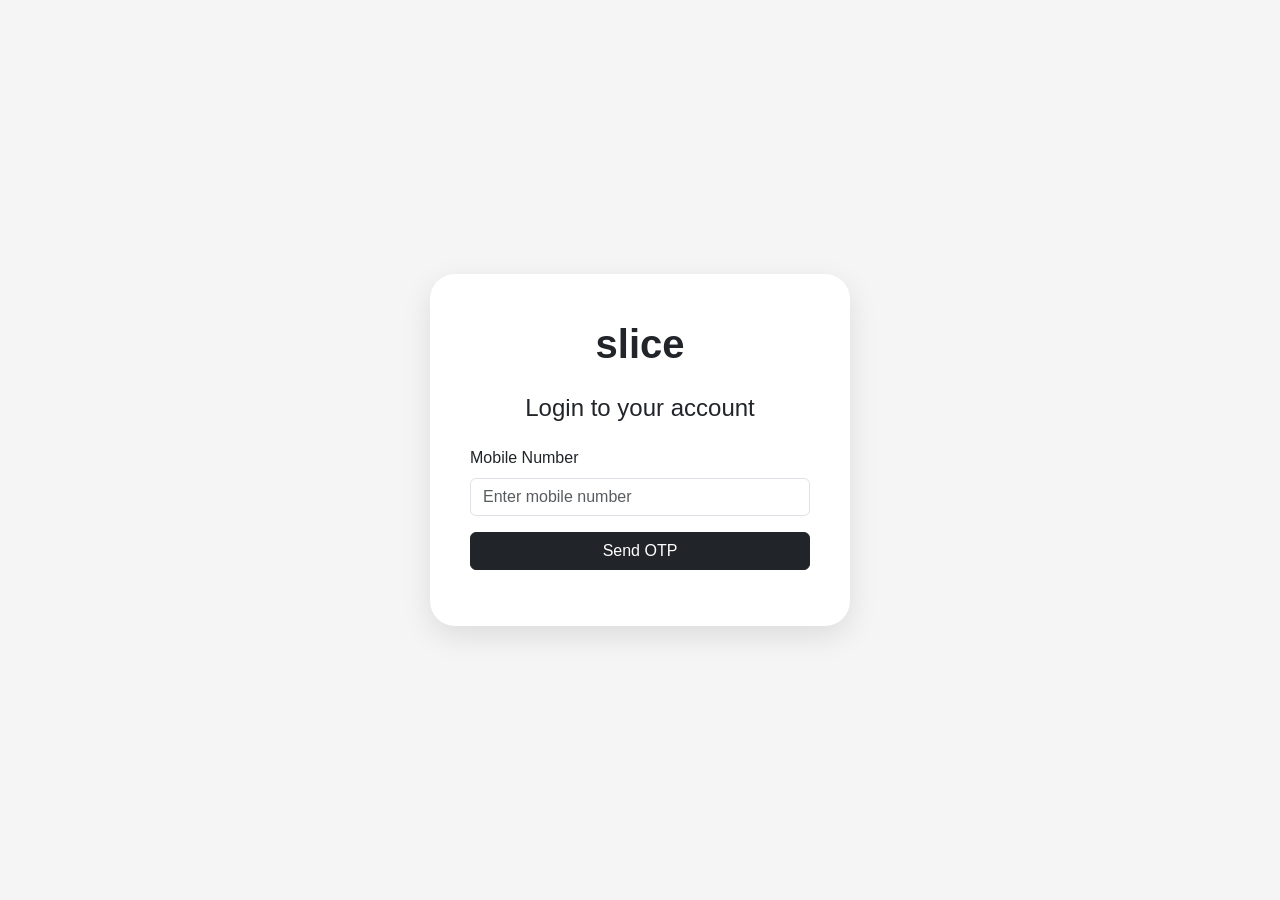
==== login.html @ 52886799 "Add files via upload" ====
<!DOCTYPE html>
<html lang="en">
<head>
<meta charset="UTF-8">
<meta name="viewport" content="width=device-width, initial-scale=1.0">

<title>slice Login</title>

<link href="https://cdn.jsdelivr.net/npm/bootstrap@5.3.3/dist/css/bootstrap.min.css" rel="stylesheet">

<style>

body{
    background:#f5f5f5;
    font-family:'Segoe UI',sans-serif;
}

.login-container{
    min-height:100vh;
    display:flex;
    justify-content:center;
    align-items:center;
}

.login-card{
    background:white;
    width:100%;
    max-width:420px;
    padding:40px;
    border-radius:25px;
    box-shadow:0 10px 30px rgba(0,0,0,.1);
}

.logo{
    font-size:2.5rem;
    font-weight:800;
    text-align:center;
    margin-bottom:20px;
}

#otpSection{
    display:none;
}

.demo-otp{
    background:#f8f9fa;
    padding:10px;
    border-radius:10px;
    margin-top:15px;
    text-align:center;
    font-weight:bold;
}

</style>

<script src="https://code.jquery.com/jquery-3.7.1.min.js"></script>

</head>
<body>

<div class="login-container">

<div class="login-card">

<div class="logo">
slice
</div>

<h4 class="text-center mb-4">
Login to your account
</h4>

<div id="mobileSection">

<label class="form-label">
Mobile Number
</label>

<input
type="text"
id="mobile"
class="form-control mb-3"
placeholder="Enter mobile number">

<button id="sendOtp"
class="btn btn-dark w-100">
Send OTP
</button>

</div>

<div id="otpSection">

<label class="form-label mt-3">
Enter OTP
</label>

<input
type="text"
id="otpInput"
class="form-control mb-3"
placeholder="Enter OTP">

<div class="demo-otp">
Demo OTP: <span id="otpDisplay"></span>
</div>

<button
id="verifyOtp"
class="btn btn-success w-100 mt-3">
Verify OTP
</button>

</div>

<div id="message" class="mt-3 text-center"></div>

</div>

</div>

<script>

let generatedOTP = "";

$("#sendOtp").click(function(){

    let mobile = $("#mobile").val();

    if(mobile.length !== 10){

        $("#message").html(
            "<span class='text-danger'>Enter valid 10-digit mobile number</span>"
        );

        return;
    }

    generatedOTP =
        Math.floor(
            1000 + Math.random()*9000
        );

    $("#otpDisplay").text(generatedOTP);

    $("#otpSection").slideDown();

    $("#message").html(
        "<span class='text-success'>OTP Sent Successfully</span>"
    );
});

$("#verifyOtp").click(function(){

    let enteredOTP = $("#otpInput").val();

    if(enteredOTP == generatedOTP){

        localStorage.setItem("loggedIn","true");

        localStorage.setItem(
            "mobile",
            $("#mobile").val()
        );

        $("#message").html(
            "<span class='text-success'>Login Successful</span>"
        );

        setTimeout(function(){

            window.location.href =
                "dashboard.html";

        },1000);

    }

    else{

        $("#message").html(
            "<span class='text-danger'>Incorrect OTP</span>"
        );

    }

});

</script>

</body>
</html>
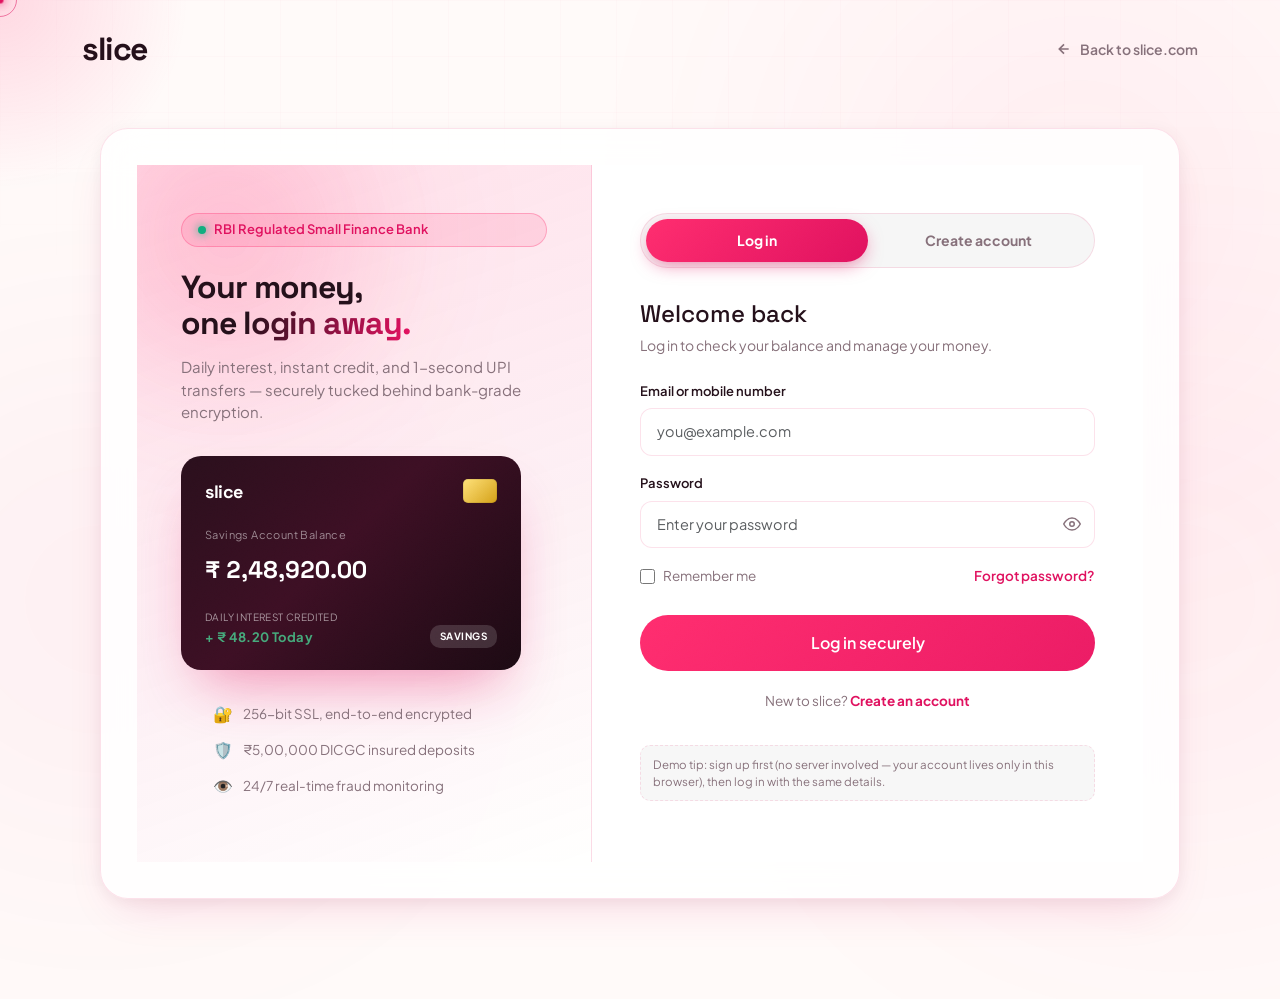
==== commit 574fd353: "Add files via upload" ====
--- a/login.html
+++ b/login.html
@@ -1,192 +1,221 @@
 <!DOCTYPE html>
 <html lang="en">
 <head>
-<meta charset="UTF-8">
-<meta name="viewport" content="width=device-width, initial-scale=1.0">
-
-<title>slice Login</title>
-
-<link href="https://cdn.jsdelivr.net/npm/bootstrap@5.3.3/dist/css/bootstrap.min.css" rel="stylesheet">
-
-<style>
-
-body{
-    background:#f5f5f5;
-    font-family:'Segoe UI',sans-serif;
-}
-
-.login-container{
-    min-height:100vh;
-    display:flex;
-    justify-content:center;
-    align-items:center;
-}
-
-.login-card{
-    background:white;
-    width:100%;
-    max-width:420px;
-    padding:40px;
-    border-radius:25px;
-    box-shadow:0 10px 30px rgba(0,0,0,.1);
-}
-
-.logo{
-    font-size:2.5rem;
-    font-weight:800;
-    text-align:center;
-    margin-bottom:20px;
-}
-
-#otpSection{
-    display:none;
-}
-
-.demo-otp{
-    background:#f8f9fa;
-    padding:10px;
-    border-radius:10px;
-    margin-top:15px;
-    text-align:center;
-    font-weight:bold;
-}
-
-</style>
-
-<script src="https://code.jquery.com/jquery-3.7.1.min.js"></script>
-
+  <meta charset="UTF-8">
+  <meta name="viewport" content="width=device-width, initial-scale=1.0">
+  <title>Log in or sign up — slice</title>
+
+  
+  <link href="https://cdn.jsdelivr.net/npm/bootstrap@5.3.3/dist/css/bootstrap.min.css" rel="stylesheet">
+
+  
+  <link rel="stylesheet" href="styles.css">
+  <link rel="stylesheet" href="login.css">
+
+  <link rel="preconnect" href="https://fonts.googleapis.com">
+  <link rel="preconnect" href="https://fonts.gstatic.com" crossorigin>
+  <link href="https://fonts.googleapis.com/css2?family=Plus+Jakarta+Sans:wght@300;400;500;600;700;800&family=Space+Grotesk:wght@500;600;700&display=swap" rel="stylesheet">
 </head>
-<body>
-
-<div class="login-container">
-
-<div class="login-card">
-
-<div class="logo">
-slice
-</div>
-
-<h4 class="text-center mb-4">
-Login to your account
-</h4>
-
-<div id="mobileSection">
-
-<label class="form-label">
-Mobile Number
-</label>
-
-<input
-type="text"
-id="mobile"
-class="form-control mb-3"
-placeholder="Enter mobile number">
-
-<button id="sendOtp"
-class="btn btn-dark w-100">
-Send OTP
-</button>
-
-</div>
-
-<div id="otpSection">
-
-<label class="form-label mt-3">
-Enter OTP
-</label>
-
-<input
-type="text"
-id="otpInput"
-class="form-control mb-3"
-placeholder="Enter OTP">
-
-<div class="demo-otp">
-Demo OTP: <span id="otpDisplay"></span>
-</div>
-
-<button
-id="verifyOtp"
-class="btn btn-success w-100 mt-3">
-Verify OTP
-</button>
-
-</div>
-
-<div id="message" class="mt-3 text-center"></div>
-
-</div>
-
-</div>
-
-<script>
-
-let generatedOTP = "";
-
-$("#sendOtp").click(function(){
-
-    let mobile = $("#mobile").val();
-
-    if(mobile.length !== 10){
-
-        $("#message").html(
-            "<span class='text-danger'>Enter valid 10-digit mobile number</span>"
-        );
-
-        return;
-    }
-
-    generatedOTP =
-        Math.floor(
-            1000 + Math.random()*9000
-        );
-
-    $("#otpDisplay").text(generatedOTP);
-
-    $("#otpSection").slideDown();
-
-    $("#message").html(
-        "<span class='text-success'>OTP Sent Successfully</span>"
-    );
-});
-
-$("#verifyOtp").click(function(){
-
-    let enteredOTP = $("#otpInput").val();
-
-    if(enteredOTP == generatedOTP){
-
-        localStorage.setItem("loggedIn","true");
-
-        localStorage.setItem(
-            "mobile",
-            $("#mobile").val()
-        );
-
-        $("#message").html(
-            "<span class='text-success'>Login Successful</span>"
-        );
-
-        setTimeout(function(){
-
-            window.location.href =
-                "dashboard.html";
-
-        },1000);
-
-    }
-
-    else{
-
-        $("#message").html(
-            "<span class='text-danger'>Incorrect OTP</span>"
-        );
-
-    }
-
-});
-
-</script>
-
+<body class="slice-body auth-body">
+
+
+  <div class="page-loader" id="pageLoader">
+    <div class="loader-inner">
+      <span class="loader-logo">slice<span class="logo-dot">.</span></span>
+      <div class="loader-bar"><div class="loader-bar-fill" id="loaderBarFill"></div></div>
+    </div>
+  </div>
+
+  <div class="noise-overlay"></div>
+  <div class="cursor-glow" id="cursorGlow"></div>
+  <div class="cursor-dot" id="cursorDot"></div>
+  <div class="cursor-ring" id="cursorRing"></div>
+  <canvas class="confetti-canvas" id="confettiCanvas"></canvas>
+
+  <div class="glow-bg glow-1"></div>
+  <div class="glow-bg glow-2"></div>
+  <div class="glow-bg glow-3"></div>
+  <div class="grid-mesh"></div>
+
+ 
+  <nav class="navbar navbar-light slice-navbar auth-navbar">
+    <div class="container">
+      <a class="navbar-brand brand-logo" href="index.html">
+        <span class="logo-text">slice</span><span class="logo-dot"></span>
+      </a>
+      <a href="index.html" class="auth-back-link">
+        <svg width="16" height="16" viewBox="0 0 24 24" fill="none" stroke="currentColor" stroke-width="2.5"><path d="M19 12H5M12 19l-7-7 7-7"/></svg>
+        Back to slice.com
+      </a>
+    </div>
+  </nav>
+
+  
+  <section class="auth-section">
+    <div class="container">
+      <div class="auth-shell glass-card reveal active">
+
+        
+        <div class="auth-visual">
+          <div class="auth-visual-glow"></div>
+          <div class="tag-pill auth-tag-pill">
+            <span class="pulse-dot"></span> RBI Regulated Small Finance Bank
+          </div>
+          <h2 class="auth-visual-title">Your money,<br><span class="gradient-text shimmer-text">one login away.</span></h2>
+          <p class="auth-visual-sub">Daily interest, instant credit, and 1-second UPI transfers — securely tucked behind bank-grade encryption.</p>
+
+          <div class="auth-mini-card">
+            <div class="card-shine"></div>
+            <div class="card-top">
+              <span class="card-brand">slice</span>
+              <span class="card-chip"></span>
+            </div>
+            <div class="card-middle">
+              <div class="card-balance">
+                <span class="lbl">Savings Account Balance</span>
+                <span class="val">₹ 2,48,920.00</span>
+              </div>
+            </div>
+            <div class="card-bottom">
+              <div class="card-holder">
+                <span>DAILY INTEREST CREDITED</span>
+                <strong class="green-text">+ ₹ 48.20 Today</strong>
+              </div>
+              <div class="card-type">SAVINGS</div>
+            </div>
+          </div>
+
+          <ul class="auth-trust-list">
+            <li><span class="icon">🔐</span> 256-bit SSL, end-to-end encrypted</li>
+            <li><span class="icon">🛡️</span> ₹5,00,000 DICGC insured deposits</li>
+            <li><span class="icon">👁️</span> 24/7 real-time fraud monitoring</li>
+          </ul>
+        </div>
+
+     
+        <div class="auth-form-panel">
+
+          <div class="auth-tabs" role="tablist">
+            <button type="button" class="auth-tab active" id="tabLogin" data-target="login">Log in</button>
+            <button type="button" class="auth-tab" id="tabSignup" data-target="signup">Create account</button>
+            <span class="auth-tab-indicator" id="authTabIndicator"></span>
+          </div>
+
+         
+          <form class="auth-form active" id="loginForm" novalidate>
+            <h3 class="auth-form-title">Welcome back</h3>
+            <p class="auth-form-sub">Log in to check your balance and manage your money.</p>
+
+            <div class="form-field">
+              <label for="loginEmail">Email or mobile number</label>
+              <input type="text" class="form-control" id="loginEmail" placeholder="you@example.com" autocomplete="username">
+              <span class="field-error" id="loginEmailError"></span>
+            </div>
+
+            <div class="form-field">
+              <label for="loginPassword">Password</label>
+              <div class="password-input-wrap">
+                <input type="password" class="form-control" id="loginPassword" placeholder="Enter your password" autocomplete="current-password">
+                <button type="button" class="pw-toggle" data-target="loginPassword" aria-label="Show password">
+                  <svg class="eye-open" width="18" height="18" viewBox="0 0 24 24" fill="none" stroke="currentColor" stroke-width="2"><path d="M1 12s4-8 11-8 11 8 11 8-4 8-11 8-11-8-11-8Z"/><circle cx="12" cy="12" r="3"/></svg>
+                  <svg class="eye-closed" width="18" height="18" viewBox="0 0 24 24" fill="none" stroke="currentColor" stroke-width="2" style="display:none"><path d="M17.94 17.94A10.94 10.94 0 0 1 12 20c-7 0-11-8-11-8a21.6 21.6 0 0 1 5.06-6.06M9.9 4.24A10.94 10.94 0 0 1 12 4c7 0 11 8 11 8a21.6 21.6 0 0 1-2.68 3.87M14.12 14.12a3 3 0 1 1-4.24-4.24"/><path d="M1 1l22 22"/></svg>
+                </button>
+              </div>
+              <span class="field-error" id="loginPasswordError"></span>
+            </div>
+
+            <div class="auth-form-row">
+              <label class="remember-check">
+                <input type="checkbox" id="rememberMe"> Remember me
+              </label>
+              <a href="#" class="forgot-link" id="forgotLink">Forgot password?</a>
+            </div>
+
+            <button type="submit" class="btn btn-large btn-purple btn-glow magnetic auth-submit" id="loginSubmit">
+              <span class="btn-label">Log in securely</span>
+              <span class="btn-spinner" aria-hidden="true"></span>
+            </button>
+
+            <div class="auth-banner" id="loginBanner"></div>
+
+            <p class="auth-switch-line">New to slice? <button type="button" class="link-btn" data-switch="signup">Create an account</button></p>
+
+            <div class="auth-demo-hint">
+              Demo tip: sign up first (no server involved — your account lives only in this browser), then log in with the same details.
+            </div>
+          </form>
+
+          <!-- ---------------- SIGNUP FORM ---------------- -->
+          <form class="auth-form" id="signupForm" novalidate>
+            <h3 class="auth-form-title">Open your slice account</h3>
+            <p class="auth-form-sub">Takes about 3 minutes. Zero balance, zero paperwork.</p>
+
+            <div class="form-field">
+              <label for="signupName">Full name</label>
+              <input type="text" class="form-control" id="signupName" placeholder="As per your ID" autocomplete="name">
+              <span class="field-error" id="signupNameError"></span>
+            </div>
+
+            <div class="form-field">
+              <label for="signupEmail">Email address</label>
+              <input type="email" class="form-control" id="signupEmail" placeholder="you@example.com" autocomplete="email">
+              <span class="field-error" id="signupEmailError"></span>
+            </div>
+
+            <div class="form-field">
+              <label for="signupPhone">Mobile number</label>
+              <div class="phone-input-group signup-phone">
+                <span>+91</span>
+                <input type="tel" class="form-control" id="signupPhone" placeholder="10-digit mobile number" maxlength="10" autocomplete="tel">
+              </div>
+              <span class="field-error" id="signupPhoneError"></span>
+            </div>
+
+            <div class="form-field">
+              <label for="signupPassword">Create password</label>
+              <div class="password-input-wrap">
+                <input type="password" class="form-control" id="signupPassword" placeholder="At least 8 characters" autocomplete="new-password">
+                <button type="button" class="pw-toggle" data-target="signupPassword" aria-label="Show password">
+                  <svg class="eye-open" width="18" height="18" viewBox="0 0 24 24" fill="none" stroke="currentColor" stroke-width="2"><path d="M1 12s4-8 11-8 11 8 11 8-4 8-11 8-11-8-11-8Z"/><circle cx="12" cy="12" r="3"/></svg>
+                  <svg class="eye-closed" width="18" height="18" viewBox="0 0 24 24" fill="none" stroke="currentColor" stroke-width="2" style="display:none"><path d="M17.94 17.94A10.94 10.94 0 0 1 12 20c-7 0-11-8-11-8a21.6 21.6 0 0 1 5.06-6.06M9.9 4.24A10.94 10.94 0 0 1 12 4c7 0 11 8 11 8a21.6 21.6 0 0 1-2.68 3.87M14.12 14.12a3 3 0 1 1-4.24-4.24"/><path d="M1 1l22 22"/></svg>
+                </button>
+              </div>
+              <div class="pw-strength" id="pwStrength"><span></span></div>
+              <span class="field-error" id="signupPasswordError"></span>
+            </div>
+
+            <div class="form-field">
+              <label for="signupConfirm">Confirm password</label>
+              <input type="password" class="form-control" id="signupConfirm" placeholder="Re-enter your password" autocomplete="new-password">
+              <span class="field-error" id="signupConfirmError"></span>
+            </div>
+
+            <label class="remember-check terms-check">
+              <input type="checkbox" id="agreeTerms">
+              I agree to the <a href="#">Terms of Service</a> and <a href="#">Privacy Policy</a>
+            </label>
+            <span class="field-error" id="agreeTermsError"></span>
+
+            <button type="submit" class="btn btn-large btn-purple btn-glow magnetic auth-submit" id="signupSubmit">
+              <span class="btn-label">Create my account</span>
+              <span class="btn-spinner" aria-hidden="true"></span>
+            </button>
+
+            <div class="auth-banner" id="signupBanner"></div>
+
+            <p class="auth-switch-line">Already bank with us? <button type="button" class="link-btn" data-switch="login">Log in</button></p>
+          </form>
+
+        </div>
+      </div>
+    </div>
+  </section>
+
+  <!-- jQuery -->
+  <script src="https://code.jquery.com/jquery-3.7.1.min.js"></script>
+  <!-- Bootstrap Bundle -->
+  <script src="https://cdn.jsdelivr.net/npm/bootstrap@5.3.3/dist/js/bootstrap.bundle.min.js"></script>
+  <script src="auth.js"></script>
+  <script src="login.js"></script>
 </body>
-</html>+</html>
--- a/styles.css
+++ b/styles.css
@@ -0,0 +1,1180 @@
+:root {
+  --bg-dark: #fffaf9;
+  --surface: #ffffff;
+  --card-bg: rgba(255, 255, 255, 0.85);
+  --card-border: rgba(224, 17, 95, 0.12);
+  --accent-purple: #ff2d6f;   /* primary slice pink */
+  --accent-light: #ff8fb3;    /* light pink */
+  --accent-magenta: #e0115f;  /* deep pink */
+  --text-main: #24101a;
+  --text-muted: #86707a;
+  --green-glow: #0fae7f;
+  --font-family: 'Plus Jakarta Sans', sans-serif;
+  --font-display: 'Space Grotesk', 'Plus Jakarta Sans', sans-serif;
+}
+
+* {
+  box-sizing: border-box;
+  margin: 0;
+  padding: 0;
+}
+
+html {
+  scroll-behavior: smooth;
+}
+
+body.slice-body {
+  background-color: var(--bg-dark);
+  color: var(--text-main);
+  font-family: var(--font-family);
+  overflow-x: hidden;
+  position: relative;
+  line-height: 1.5;
+  cursor: default;
+}
+
+::selection {
+  background: var(--accent-magenta);
+  color: #fff;
+}
+
+/* Scrollbar */
+::-webkit-scrollbar { width: 10px; }
+::-webkit-scrollbar-track { background: var(--bg-dark); }
+::-webkit-scrollbar-thumb { background: linear-gradient(var(--accent-purple), var(--accent-magenta)); border-radius: 10px; }
+
+/* Reduced motion respect */
+@media (prefers-reduced-motion: reduce) {
+  *, *::before, *::after {
+    animation-duration: 0.01ms !important;
+    animation-iteration-count: 1 !important;
+    transition-duration: 0.01ms !important;
+    scroll-behavior: auto !important;
+  }
+}
+
+/* Focus visibility */
+a:focus-visible, button:focus-visible, input:focus-visible {
+  outline: 2px solid var(--accent-magenta);
+  outline-offset: 3px;
+}
+
+/* ================= SCROLL PROGRESS ================= */
+.scroll-progress {
+  position: fixed;
+  top: 0;
+  left: 0;
+  height: 3px;
+  width: 0%;
+  background: linear-gradient(90deg, var(--accent-purple), var(--accent-magenta), var(--accent-light));
+  background-size: 200% 100%;
+  z-index: 3000;
+  transition: width 0.1s ease-out;
+  box-shadow: 0 0 12px var(--accent-magenta);
+}
+
+/* ================= CURSOR GLOW ================= */
+.cursor-glow {
+  position: fixed;
+  width: 380px;
+  height: 380px;
+  border-radius: 50%;
+  background: radial-gradient(circle, rgba(255, 45, 111, 0.16), transparent 70%);
+  pointer-events: none;
+  z-index: 1;
+  transform: translate(-50%, -50%);
+  left: -400px;
+  top: -400px;
+  transition: opacity 0.3s ease;
+  will-change: left, top;
+}
+
+@media (max-width: 768px), (pointer: coarse) {
+  .cursor-glow { display: none; }
+}
+
+/* ================= AMBIENT BACKGROUND ================= */
+.glow-bg {
+  position: absolute;
+  border-radius: 50%;
+  filter: blur(150px);
+  pointer-events: none;
+  z-index: 0;
+  opacity: 0.16;
+  will-change: transform;
+  animation: driftGlow 18s ease-in-out infinite;
+}
+
+.glow-1 {
+  width: 600px;
+  height: 600px;
+  background: radial-gradient(circle, var(--accent-purple), transparent 70%);
+  top: -100px;
+  right: -100px;
+}
+
+.glow-2 {
+  width: 500px;
+  height: 500px;
+  background: radial-gradient(circle, var(--accent-magenta), transparent 70%);
+  top: 35%;
+  left: -150px;
+  animation-delay: -6s;
+}
+
+.glow-3 {
+  width: 600px;
+  height: 600px;
+  background: radial-gradient(circle, var(--accent-purple), transparent 70%);
+  bottom: 10%;
+  right: -200px;
+  animation-delay: -12s;
+}
+
+@keyframes driftGlow {
+  0%, 100% { transform: translate(0, 0) scale(1); }
+  33% { transform: translate(-40px, 30px) scale(1.08); }
+  66% { transform: translate(30px, -20px) scale(0.95); }
+}
+
+.grid-mesh {
+  position: fixed;
+  inset: 0;
+  z-index: 0;
+  pointer-events: none;
+  opacity: 0.35;
+  background-image:
+    linear-gradient(rgba(224,17,95,0.05) 1px, transparent 1px),
+    linear-gradient(90deg, rgba(224,17,95,0.05) 1px, transparent 1px);
+  background-size: 56px 56px;
+  mask-image: radial-gradient(ellipse 80% 50% at 50% 0%, #000 40%, transparent 90%);
+}
+
+/* ================= ANNOUNCEMENT BAR / MARQUEE ================= */
+.announcement-bar {
+  background: linear-gradient(90deg, rgba(255, 45, 111, 0.2), rgba(224, 17, 95, 0.2));
+  border-bottom: 1px solid var(--card-border);
+  padding: 8px 16px;
+  font-size: 13px;
+  color: var(--text-main);
+  display: flex;
+  align-items: center;
+  gap: 16px;
+  position: relative;
+  z-index: 900;
+  overflow: hidden;
+}
+
+.marquee-track {
+  display: flex;
+  flex: 1;
+  overflow: hidden;
+  white-space: nowrap;
+  mask-image: linear-gradient(90deg, transparent, #000 8%, #000 92%, transparent);
+}
+
+.marquee-content {
+  display: inline-block;
+  padding-right: 12px;
+  animation: marquee 26s linear infinite;
+  flex-shrink: 0;
+}
+
+@keyframes marquee {
+  from { transform: translateX(0); }
+  to { transform: translateX(-100%); }
+}
+
+.announcement-bar .learn-more {
+  color: var(--accent-magenta);
+  text-decoration: none;
+  font-weight: 700;
+  white-space: nowrap;
+  flex-shrink: 0;
+}
+
+/* ================= NAVBAR ================= */
+.slice-navbar {
+  padding: 16px 0;
+  transition: all 0.3s ease;
+  background: transparent;
+  z-index: 1000;
+}
+
+.slice-navbar.scrolled {
+  background: rgba(255, 255, 255, 0.85);
+  backdrop-filter: blur(16px);
+  border-bottom: 1px solid var(--card-border);
+  padding: 12px 0;
+}
+
+.nav-container {
+  max-width: 1200px;
+  margin: 0 auto;
+  padding: 0 24px;
+  display: flex;
+  align-items: center;
+  justify-content: space-between;
+}
+
+.brand-logo { text-decoration: none; display: flex; align-items: baseline; }
+.logo-text { font-family: var(--font-display); font-size: 32px; font-weight: 700; color: var(--text-main); letter-spacing: -1.5px; }
+.logo-dot { font-size: 36px; color: var(--accent-magenta); font-weight: 900; animation: dotPulse 2.4s ease-in-out infinite; }
+
+@keyframes dotPulse {
+  0%, 100% { text-shadow: 0 0 0 rgba(224,17,95,0); }
+  50% { text-shadow: 0 0 16px rgba(224,17,95,0.9); }
+}
+
+.nav-links { display: flex; gap: 28px; }
+.nav-link { position: relative; color: var(--text-muted); text-decoration: none; font-weight: 500; font-size: 14px; transition: color 0.2s; padding: 4px 0; overflow: hidden; }
+.nav-link span { display: inline-block; transition: transform 0.3s cubic-bezier(0.16,1,0.3,1); }
+.nav-link::after {
+  content: '';
+  position: absolute;
+  left: 0;
+  bottom: 0;
+  width: 100%;
+  height: 1px;
+  background: linear-gradient(90deg, var(--accent-purple), var(--accent-magenta));
+  transform: scaleX(0);
+  transform-origin: left;
+  transition: transform 0.3s ease;
+}
+.nav-link:hover { color: var(--text-main); }
+.nav-link:hover::after { transform: scaleX(1); }
+
+.nav-cta { display: flex; align-items: center; gap: 14px; }
+
+@media (max-width: 991.98px) {
+  .navbar-collapse {
+    background: rgba(255, 255, 255, 0.97);
+    backdrop-filter: blur(16px);
+    border: 1px solid var(--card-border);
+    border-radius: 20px;
+    margin-top: 14px;
+    padding: 20px;
+    box-shadow: 0 20px 45px rgba(224, 17, 95, 0.14);
+  }
+  .navbar-nav { gap: 6px; }
+  .navbar-nav .nav-link { padding: 10px 4px; }
+  .navbar-nav .btn { width: 100%; margin-top: 10px; }
+  .nav-auth-group { flex-direction: column; align-items: stretch; gap: 10px; margin-top: 10px; }
+  .nav-auth-group .btn { width: 100%; margin-top: 0; }
+}
+
+.hamburger {
+  display: none;
+  flex-direction: column;
+  justify-content: center;
+  gap: 5px;
+  width: 38px;
+  height: 38px;
+  background: rgba(224,17,95,0.06);
+  border: 1px solid var(--card-border);
+  border-radius: 10px;
+  cursor: pointer;
+  align-items: center;
+}
+.hamburger span { width: 16px; height: 2px; background: var(--text-main); border-radius: 2px; transition: all 0.3s ease; }
+.hamburger.open span:nth-child(1) { transform: translateY(7px) rotate(45deg); }
+.hamburger.open span:nth-child(2) { opacity: 0; }
+.hamburger.open span:nth-child(3) { transform: translateY(-7px) rotate(-45deg); }
+
+.mobile-menu {
+  display: none;
+  flex-direction: column;
+  gap: 4px;
+  max-height: 0;
+  overflow: hidden;
+  transition: max-height 0.4s ease;
+  padding: 0 24px;
+}
+.mobile-menu.open { max-height: 420px; padding: 16px 24px 24px; }
+.mobile-link { color: var(--text-muted); text-decoration: none; font-size: 16px; padding: 12px 0; border-bottom: 1px solid var(--card-border); }
+.mobile-link:hover { color: var(--text-main); }
+
+/* ================= BUTTONS ================= */
+.btn {
+  display: inline-flex;
+  align-items: center;
+  justify-content: center;
+  gap: 8px;
+  padding: 12px 24px;
+  border-radius: 50px;
+  font-weight: 600;
+  font-size: 14px;
+  cursor: pointer;
+  border: none;
+  transition: all 0.3s cubic-bezier(0.16, 1, 0.3, 1);
+  position: relative;
+  overflow: hidden;
+}
+
+.btn-purple {
+  background: linear-gradient(135deg, var(--accent-purple), var(--accent-magenta));
+  color: #fff;
+  background-size: 160% 160%;
+}
+
+.btn-purple::before {
+  content: '';
+  position: absolute;
+  inset: 0;
+  background: linear-gradient(120deg, transparent, rgba(255,255,255,0.35), transparent);
+  transform: translateX(-120%);
+  transition: transform 0.6s ease;
+}
+.btn-purple:hover::before { transform: translateX(120%); }
+
+.btn-glow:hover {
+  transform: translateY(-2px);
+  box-shadow: 0 10px 30px -5px rgba(255, 45, 111, 0.6);
+  background-position: 100% 50%;
+}
+.btn-glow:active { transform: translateY(0) scale(0.97); }
+
+.btn-large { padding: 16px 32px; font-size: 16px; }
+
+.btn-outline-pink {
+  background: transparent;
+  border: 1px solid rgba(224, 17, 95, 0.3);
+  color: var(--accent-magenta);
+}
+.btn-outline-pink:hover { background: rgba(224, 17, 95, 0.08); border-color: var(--accent-magenta); color: var(--accent-magenta); }
+
+.nav-auth-group { display: flex; align-items: center; gap: 12px; }
+
+/* Magnetic hover wrapper (JS adds inline transform) */
+.magnetic { transition: transform 0.25s cubic-bezier(0.16,1,0.3,1), box-shadow 0.3s ease; }
+
+/* ================= HERO SECTION ================= */
+.hero-section {
+  max-width: 1200px;
+  margin: 0 auto;
+  padding: 120px 24px 60px 24px;
+  display: grid;
+  grid-template-columns: 1.1fr 0.9fr;
+  align-items: center;
+  gap: 60px;
+  position: relative;
+  z-index: 10;
+}
+
+.tag-pill {
+  display: inline-flex;
+  align-items: center;
+  gap: 8px;
+  background: rgba(255, 45, 111, 0.12);
+  border: 1px solid rgba(255, 45, 111, 0.3);
+  padding: 6px 16px;
+  border-radius: 30px;
+  font-size: 13px;
+  font-weight: 600;
+  color: var(--accent-magenta);
+  margin-bottom: 24px;
+  animation: fadeSlideIn 0.7s cubic-bezier(0.16,1,0.3,1) both;
+}
+
+.pulse-dot {
+  width: 8px;
+  height: 8px;
+  background-color: var(--green-glow);
+  border-radius: 50%;
+  box-shadow: 0 0 10px var(--green-glow);
+  animation: pulse 1.8s infinite;
+  flex-shrink: 0;
+}
+
+@keyframes pulse {
+  0% { opacity: 0.4; transform: scale(0.9); }
+  50% { opacity: 1; transform: scale(1.2); }
+  100% { opacity: 0.4; transform: scale(0.9); }
+}
+
+.gradient-text {
+  background: linear-gradient(135deg, var(--text-main) 15%, var(--accent-magenta) 100%);
+  -webkit-background-clip: text;
+  -webkit-text-fill-color: transparent;
+  background-clip: text;
+}
+
+.shimmer-text {
+  background: linear-gradient(110deg, var(--text-main) 12%, var(--accent-magenta) 40%, var(--accent-light) 55%, var(--text-main) 82%);
+  background-size: 250% 100%;
+  -webkit-background-clip: text;
+  -webkit-text-fill-color: transparent;
+  background-clip: text;
+  animation: shimmer 6s linear infinite;
+}
+
+@keyframes shimmer {
+  0% { background-position: 200% 0; }
+  100% { background-position: -50% 0; }
+}
+
+.hero-title { font-family: var(--font-display); font-size: 58px; font-weight: 700; line-height: 1.08; letter-spacing: -2px; margin-bottom: 20px; animation: fadeSlideIn 0.7s 0.1s cubic-bezier(0.16,1,0.3,1) both; }
+.hero-subtitle { font-size: 18px; color: var(--text-muted); max-width: 520px; margin-bottom: 36px; animation: fadeSlideIn 0.7s 0.2s cubic-bezier(0.16,1,0.3,1) both; }
+
+@keyframes fadeSlideIn {
+  from { opacity: 0; transform: translateY(18px); }
+  to { opacity: 1; transform: translateY(0); }
+}
+
+.hero-buttons { display: flex; align-items: center; gap: 20px; margin-bottom: 48px; flex-wrap: wrap; animation: fadeSlideIn 0.7s 0.3s cubic-bezier(0.16,1,0.3,1) both; }
+.qr-pill {
+  display: flex;
+  align-items: center;
+  gap: 10px;
+  background: rgba(224,17,95,0.05);
+  border: 1px solid var(--card-border);
+  padding: 10px 18px;
+  border-radius: 30px;
+  font-size: 14px;
+  color: var(--text-muted);
+  cursor: pointer;
+  transition: border-color 0.3s ease, color 0.3s ease;
+}
+.qr-pill:hover { border-color: var(--accent-magenta); color: var(--text-main); }
+
+.hero-stats {
+  display: flex;
+  align-items: center;
+  gap: 24px;
+  border-top: 1px solid var(--card-border);
+  padding-top: 24px;
+  animation: fadeSlideIn 0.7s 0.4s cubic-bezier(0.16,1,0.3,1) both;
+}
+
+.stat-item { display: flex; flex-direction: column; }
+.stat-number { font-family: var(--font-display); font-size: 20px; font-weight: 700; color: var(--text-main); }
+.stat-label { font-size: 12px; color: var(--text-muted); }
+.stat-divider { width: 1px; height: 30px; background: var(--card-border); }
+
+/* Hero Visual + Orbit rings */
+.hero-visual {
+  perspective: 1200px;
+  display: flex;
+  justify-content: flex-end;
+  align-items: center;
+  position: relative;
+  width: 100%;
+  padding: 60px 0 80px 20px;
+  box-sizing: border-box;
+}
+
+.orbit-ring {
+  position: absolute;
+  top: 50%;
+  right: 0%;
+  border: 1px dashed rgba(224,17,95,0.2);
+  border-radius: 50%;
+  pointer-events: none;
+  transform: translate(35%, -50%);
+}
+.ring-1 { width: 620px; height: 620px; animation: spin 30s linear infinite; }
+.ring-2 { width: 740px; height: 740px; animation: spin 45s linear infinite reverse; }
+@keyframes spin { from { transform: translate(35%, -50%) rotate(0deg); } to { transform: translate(35%, -50%) rotate(360deg); } }
+
+/* Real bank-card proportions (ISO/IEC 7810 ratio ≈ 1.586:1), fluid + shifted right + BIG */
+.card-container {
+  width: min(640px, 108%);
+  aspect-ratio: 1.586 / 1;
+  margin: 0;
+  margin-right: -40px;
+  position: relative;
+  transform-style: preserve-3d;
+  transition: transform 0.1s ease-out;
+  animation: cardEntrance 0.9s 0.3s cubic-bezier(0.16,1,0.3,1) both;
+}
+
+@keyframes cardEntrance {
+  from { opacity: 0; transform: translateY(30px) rotateX(20deg) scale(0.9); }
+  to { opacity: 1; transform: translateY(0) rotateX(0) scale(1); }
+}
+
+.slice-card {
+  width: 100%;
+  height: 100%;
+  background: linear-gradient(135deg, #ff5c8d 0%, var(--accent-purple) 42%, var(--accent-magenta) 78%, #9c0a44 100%);
+  border: 1px solid rgba(255, 255, 255, 0.28);
+  border-radius: 26px;
+  padding: 6.5% 7%;
+  box-shadow: 0 34px 70px -14px rgba(224, 17, 95, 0.55), 0 12px 28px rgba(36, 16, 26, 0.16);
+  display: flex;
+  flex-direction: column;
+  justify-content: space-between;
+  position: relative;
+  overflow: hidden;
+  color: #fff;
+  box-sizing: border-box;
+}
+
+/* Automatic diagonal shine sweep (loop) */
+.card-shine {
+  position: absolute;
+  top: -50%;
+  left: -60%;
+  width: 55%;
+  height: 200%;
+  background: linear-gradient(120deg, transparent, rgba(255,255,255,0.4), transparent);
+  transform: rotate(20deg);
+  animation: cardShineSweep 4.5s ease-in-out infinite;
+  pointer-events: none;
+}
+@keyframes cardShineSweep {
+  0% { left: -60%; }
+  40%, 100% { left: 140%; }
+}
+
+/* Cursor-following glare "swipe" on hover */
+.slice-card::before {
+  content: '';
+  position: absolute;
+  inset: 0;
+  z-index: 2;
+  opacity: 0;
+  background: radial-gradient(360px circle at var(--cx, 50%) var(--cy, 50%), rgba(255,255,255,0.35), transparent 60%);
+  transition: opacity 0.35s ease;
+  pointer-events: none;
+}
+.card-container:hover .slice-card::before { opacity: 1; }
+
+/* Fine diagonal card-stock texture lines for a premium finish */
+.slice-card::after {
+  content: '';
+  position: absolute;
+  inset: 0;
+  background: repeating-linear-gradient(115deg, rgba(255,255,255,0.05) 0px, rgba(255,255,255,0.05) 1px, transparent 1px, transparent 7px);
+  mix-blend-mode: overlay;
+  pointer-events: none;
+}
+
+/* Reflection underneath the card, like glass/glossy surface */
+.card-reflection {
+  position: absolute;
+  left: 4%;
+  right: 4%;
+  top: 100%;
+  height: 45%;
+  margin-top: 4px;
+  border-radius: 26px;
+  background: linear-gradient(135deg, #ff5c8d 0%, var(--accent-purple) 42%, var(--accent-magenta) 78%, #9c0a44 100%);
+  transform: scaleY(-1);
+  -webkit-mask-image: linear-gradient(to bottom, rgba(0,0,0,0.35), transparent 85%);
+  mask-image: linear-gradient(to bottom, rgba(0,0,0,0.35), transparent 85%);
+  opacity: 0.55;
+  filter: blur(0.5px);
+  pointer-events: none;
+}
+
+.card-top { display: flex; justify-content: space-between; align-items: center; position: relative; z-index: 3; }
+.card-brand { font-family: var(--font-display); font-size: clamp(20px, 5.5vw, 28px); font-weight: 700; color: #fff; letter-spacing: -0.5px; }
+.card-chip { width: 42px; height: 30px; background: linear-gradient(135deg, #ffe27a, #d4a017); border-radius: 6px; flex-shrink: 0; box-shadow: inset 0 0 0 1px rgba(0,0,0,0.08); }
+
+.card-balance { position: relative; z-index: 3; }
+.card-balance .lbl { display: block; font-size: 12.5px; color: rgba(255,255,255,0.78); letter-spacing: 0.3px; margin-bottom: 5px; }
+.card-balance .val { font-size: clamp(20px, 6vw, 29px); font-weight: 700; color: #fff; font-variant-numeric: tabular-nums; white-space: nowrap; }
+
+.card-bottom { display: flex; justify-content: space-between; align-items: flex-end; font-size: 12px; gap: 10px; position: relative; z-index: 3; }
+.card-holder { display: flex; flex-direction: column; gap: 4px; min-width: 0; }
+.card-holder span { color: rgba(255,255,255,0.75); letter-spacing: 0.4px; white-space: nowrap; }
+.slice-card .green-text { color: #baffe0; font-size: 14px; font-weight: 700; text-shadow: 0 0 14px rgba(0,0,0,0.15); }
+.card-type { background: rgba(255, 255, 255, 0.2); padding: 5px 12px; border-radius: 12px; font-weight: 700; color: #fff; flex-shrink: 0; letter-spacing: 0.5px; }
+
+/* Floating Badges */
+.floating-badge {
+  position: absolute;
+  background: rgba(255, 255, 255, 0.96);
+  border: 1px solid var(--card-border);
+  backdrop-filter: blur(12px);
+  padding: 10px 18px;
+  border-radius: 40px;
+  font-size: 13px;
+  font-weight: 600;
+  color: var(--text-main);
+  white-space: nowrap;
+  box-shadow: 0 15px 35px rgba(224,17,95,0.16), 0 4px 14px rgba(0,0,0,0.06);
+  animation-fill-mode: both;
+  z-index: 4;
+}
+
+.badge-top-right { top: 4%; right: 0; transform: translate(48%, -70%); }
+.badge-bottom-left { bottom: 4%; left: 0; transform: translate(-48%, 70%); }
+.badge-mid-right { top: 48%; right: 0; transform: translate(58%, -50%); }
+
+@keyframes badgePop {
+  from { opacity: 0; }
+  to { opacity: 1; }
+}
+
+.badge-top-right.float-anim { animation: floatTR 4s ease-in-out infinite, badgePop 0.6s 0.6s cubic-bezier(0.16,1,0.3,1) both; }
+.badge-bottom-left.float-anim-delayed { animation: floatBL 4s ease-in-out 2s infinite, badgePop 0.6s 0.8s cubic-bezier(0.16,1,0.3,1) both; }
+.badge-mid-right.float-anim-slow { animation: floatMR 5.5s ease-in-out 1s infinite, badgePop 0.6s 1s cubic-bezier(0.16,1,0.3,1) both; }
+
+@keyframes floatTR {
+  0%, 100% { transform: translate(48%, -70%); }
+  50% { transform: translate(48%, calc(-70% - 12px)); }
+}
+@keyframes floatBL {
+  0%, 100% { transform: translate(-48%, 70%); }
+  50% { transform: translate(-48%, calc(70% - 12px)); }
+}
+@keyframes floatMR {
+  0%, 100% { transform: translate(58%, -50%); }
+  50% { transform: translate(58%, calc(-50% - 12px)); }
+}
+
+@media (max-width: 560px) {
+  .hero-visual { padding: 40px 16px 56px; justify-content: center; }
+  .card-container { width: min(400px, 94%); margin: 0 auto; }
+  .badge-top-right, .badge-top-right.float-anim { top: -14px; right: 2px; transform: none; animation: badgePop 0.6s 0.6s cubic-bezier(0.16,1,0.3,1) both; }
+  .badge-bottom-left, .badge-bottom-left.float-anim-delayed { bottom: -14px; left: 2px; transform: none; animation: badgePop 0.6s 0.8s cubic-bezier(0.16,1,0.3,1) both; }
+  .badge-mid-right { display: none; }
+}
+
+.float-anim { animation: float 4s ease-in-out infinite, fadeSlideIn 0.6s 0.6s cubic-bezier(0.16,1,0.3,1) both; }
+.float-anim-delayed { animation: float 4s ease-in-out 2s infinite, fadeSlideIn 0.6s 0.8s cubic-bezier(0.16,1,0.3,1) both; }
+.float-anim-slow { animation: float 5.5s ease-in-out 1s infinite, fadeSlideIn 0.6s 1s cubic-bezier(0.16,1,0.3,1) both; }
+
+@keyframes float {
+  0% { transform: translateY(0px); }
+  50% { transform: translateY(-12px); }
+  100% { transform: translateY(0px); }
+}
+
+.scroll-cue {
+  position: absolute;
+  bottom: -30px;
+  left: 50%;
+  transform: translateX(-50%);
+  display: flex;
+  flex-direction: column;
+  align-items: center;
+  gap: 8px;
+  font-size: 11px;
+  letter-spacing: 1px;
+  color: var(--text-muted);
+  text-transform: uppercase;
+  grid-column: 1 / -1;
+  justify-self: center;
+}
+.scroll-cue-track { width: 2px; height: 34px; background: var(--card-border); border-radius: 2px; overflow: hidden; }
+.scroll-cue-dot { width: 2px; height: 10px; background: var(--accent-magenta); animation: scrollDot 1.8s ease-in-out infinite; }
+@keyframes scrollDot {
+  0% { transform: translateY(-10px); }
+  100% { transform: translateY(34px); }
+}
+
+/* Glass Card Global Style */
+.glass-card {
+  background: var(--card-bg);
+  border: 1px solid var(--card-border);
+  backdrop-filter: blur(20px);
+  border-radius: 24px;
+  padding: 36px;
+  box-shadow: 0 20px 50px -20px rgba(224, 17, 95, 0.18), 0 4px 18px rgba(36, 16, 26, 0.06);
+  transition: transform 0.4s cubic-bezier(0.16,1,0.3,1), border-color 0.4s ease, box-shadow 0.4s ease;
+}
+
+/* Sections Global */
+.features-section, .showcase-section, .fd-section, .testimonials-section, .faq-section,
+.growth-section, .insights-section, .safety-section, .support-section {
+  max-width: 1200px;
+  margin: 0 auto;
+  padding: 80px 24px;
+  position: relative;
+  z-index: 5;
+}
+
+.section-header { text-align: center; margin-bottom: 50px; }
+.sub-heading { font-family: var(--font-display); font-size: 13px; font-weight: 700; color: var(--accent-magenta); letter-spacing: 2px; }
+.section-header h2 { font-family: var(--font-display); font-size: 38px; font-weight: 700; margin-top: 8px; letter-spacing: -0.5px; }
+.section-desc { color: var(--text-muted); max-width: 600px; margin: 10px auto 0 auto; }
+
+/* Interactive Simulator Widget */
+.widget-header { display: flex; justify-content: space-between; align-items: center; margin-bottom: 30px; gap: 16px; flex-wrap: wrap; }
+.widget-header h3 { font-family: var(--font-display); }
+.widget-grid { display: grid; grid-template-columns: 1fr 1fr; gap: 40px; align-items: center; }
+
+.live-pill {
+  display: inline-flex;
+  align-items: center;
+  gap: 8px;
+  font-size: 12px;
+  font-weight: 700;
+  color: var(--green-glow);
+  background: rgba(16, 185, 129, 0.1);
+  border: 1px solid rgba(16, 185, 129, 0.3);
+  padding: 6px 14px;
+  border-radius: 20px;
+  white-space: nowrap;
+}
+
+.widget-controls label { display: block; margin-bottom: 12px; font-size: 16px; }
+
+input[type=range] {
+  width: 100%;
+  margin-bottom: 24px;
+  -webkit-appearance: none;
+  appearance: none;
+  height: 6px;
+  border-radius: 6px;
+  background: linear-gradient(90deg, var(--accent-purple), var(--accent-magenta));
+  outline: none;
+  cursor: pointer;
+}
+input[type=range]::-webkit-slider-thumb {
+  -webkit-appearance: none;
+  appearance: none;
+  width: 20px;
+  height: 20px;
+  border-radius: 50%;
+  background: #fff;
+  border: 3px solid var(--accent-magenta);
+  box-shadow: 0 0 0 6px rgba(224,17,95,0.15);
+  transition: box-shadow 0.2s ease, transform 0.2s ease;
+}
+input[type=range]::-webkit-slider-thumb:hover { transform: scale(1.15); box-shadow: 0 0 0 9px rgba(224,17,95,0.2); }
+input[type=range]::-moz-range-thumb {
+  width: 20px;
+  height: 20px;
+  border-radius: 50%;
+  background: #fff;
+  border: 3px solid var(--accent-magenta);
+  cursor: pointer;
+}
+
+.calc-breakdown { display: flex; gap: 30px; flex-wrap: wrap; }
+.breakdown-item span { display: block; font-size: 12px; color: var(--text-muted); }
+.breakdown-item strong { font-size: 20px; font-variant-numeric: tabular-nums; }
+
+.notification-card {
+  background: rgba(255, 255, 255, 0.95);
+  border: 1px solid var(--card-border);
+  padding: 20px;
+  border-radius: 16px;
+  display: flex;
+  align-items: center;
+  gap: 16px;
+  box-shadow: 0 10px 30px rgba(224,17,95,0.12), 0 4px 12px rgba(0,0,0,0.05);
+  animation: notifPop 2.8s ease-in-out infinite;
+}
+@keyframes notifPop {
+  0%, 85%, 100% { transform: translateY(0); }
+  90% { transform: translateY(-6px); }
+}
+
+.notif-icon { font-size: 24px; }
+.notif-text strong { display: block; font-size: 14px; }
+.notif-text p { font-size: 13px; color: var(--text-muted); }
+.notif-time { margin-left: auto; font-size: 11px; color: var(--text-muted); }
+
+/* Feature Cards Grid */
+.cards-grid { display: grid; grid-template-columns: repeat(auto-fit, minmax(300px, 1fr)); gap: 24px; }
+.mt-40 { margin-top: 40px; }
+.mt-20 { margin-top: 20px; }
+.feature-icon { font-size: 32px; margin-bottom: 16px; display: inline-block; }
+.feature-box h3 { font-family: var(--font-display); font-size: 20px; font-weight: 700; margin-bottom: 10px; }
+.feature-box p { color: var(--text-muted); font-size: 14px; margin-bottom: 20px; }
+
+.tilt-card-sm:hover { transform: translateY(-8px); border-color: rgba(224,17,95,0.35); box-shadow: 0 25px 50px -12px rgba(255,45,111,0.35); }
+
+.pill-tag {
+  display: inline-block;
+  background: rgba(224,17,95,0.06);
+  border: 1px solid var(--card-border);
+  padding: 4px 12px;
+  border-radius: 20px;
+  font-size: 12px;
+  color: var(--accent-magenta);
+}
+
+/* ============== GROWTH / REPO-RATE SECTION ============== */
+/* Layout now comes from Bootstrap's row/col grid (see HTML); this class
+   only carries the glass-card visual theme. */
+
+.growth-bar-row { margin-bottom: 26px; }
+.growth-bar-label { display: flex; align-items: center; gap: 8px; font-size: 14px; font-weight: 600; margin-bottom: 10px; flex-wrap: wrap; }
+.dot { width: 9px; height: 9px; border-radius: 50%; display: inline-block; }
+.dot-purple { background: linear-gradient(135deg, var(--accent-purple), var(--accent-magenta)); box-shadow: 0 0 8px var(--accent-magenta); }
+.dot-muted { background: var(--text-muted); }
+.dot-line { width: 14px; height: 2px; border-radius: 2px; background: repeating-linear-gradient(90deg, var(--text-muted) 0 4px, transparent 4px 8px); }
+
+.rate-chip {
+  font-size: 11px;
+  font-weight: 700;
+  color: var(--accent-magenta);
+  background: rgba(255,45,111,0.12);
+  border: 1px solid rgba(255,45,111,0.3);
+  padding: 2px 10px;
+  border-radius: 20px;
+}
+.rate-chip.muted { color: var(--text-muted); background: rgba(0,0,0,0.04); border-color: var(--card-border); }
+
+.growth-bar-track {
+  width: 100%;
+  height: 46px;
+  background: rgba(0,0,0,0.045);
+  border: 1px solid var(--card-border);
+  border-radius: 12px;
+  overflow: hidden;
+  position: relative;
+}
+.growth-bar {
+  height: 100%;
+  width: 0%;
+  border-radius: 12px;
+  display: flex;
+  align-items: center;
+  justify-content: flex-end;
+  padding-right: 16px;
+  transition: width 1.6s cubic-bezier(0.16,1,0.3,1);
+  font-size: 13px;
+  font-weight: 700;
+  white-space: nowrap;
+}
+.growth-bar.in-view.bar-slice { width: 100%; background: linear-gradient(90deg, var(--accent-purple), var(--accent-magenta)); box-shadow: 0 0 25px rgba(224,17,95,0.4); }
+.growth-bar.in-view.bar-traditional { width: 72%; background: rgba(36,16,26,0.18); color: var(--text-main); }
+.bar-value { font-variant-numeric: tabular-nums; }
+
+.growth-baseline { display: flex; align-items: center; gap: 8px; font-size: 13px; color: var(--text-muted); margin-top: 6px; }
+
+.growth-highlight {
+  text-align: center;
+  background: linear-gradient(160deg, rgba(255,45,111,0.14), rgba(224,17,95,0.06));
+  border: 1px solid rgba(255,45,111,0.25);
+  border-radius: 20px;
+  padding: 40px 24px;
+  display: flex;
+  flex-direction: column;
+  gap: 6px;
+}
+.growth-highlight-label { font-size: 13px; color: var(--text-muted); text-transform: uppercase; letter-spacing: 1px; }
+.growth-highlight-number { font-family: var(--font-display); font-size: 46px; font-weight: 700; background: linear-gradient(135deg,var(--text-main),var(--accent-magenta)); -webkit-background-clip: text; -webkit-text-fill-color: transparent; }
+.growth-highlight-sub { font-size: 13px; color: var(--text-muted); margin-top: 8px; }
+
+/* ============== SPEND INSIGHTS SECTION ============== */
+.insights-grid { display: grid; grid-template-columns: 1.3fr 1fr; gap: 24px; }
+.insight-sub { color: var(--text-muted); font-size: 13px; margin-bottom: 24px; }
+.insight-card h3, .insight-mini h3 { font-family: var(--font-display); font-size: 18px; margin-bottom: 4px; }
+
+.category-bars { display: flex; flex-direction: column; gap: 18px; }
+.cat-row { display: grid; grid-template-columns: 140px 1fr 40px; align-items: center; gap: 14px; }
+.cat-label { font-size: 13px; color: var(--text-muted); white-space: nowrap; overflow: hidden; text-overflow: ellipsis; }
+.cat-track { height: 10px; border-radius: 10px; background: rgba(0,0,0,0.05); overflow: hidden; }
+.cat-fill { height: 100%; width: 0%; border-radius: 10px; transition: width 1.3s cubic-bezier(0.16,1,0.3,1); }
+.cat-fill.in-view { width: var(--pct); }
+.cat-pct { font-size: 12px; font-weight: 700; text-align: right; font-variant-numeric: tabular-nums; }
+
+.insight-side { display: flex; flex-direction: column; gap: 24px; }
+.insight-mini p { color: var(--text-muted); font-size: 14px; }
+
+/* ============== SHOWCASE / LOAN SECTION ============== */
+/* Layout now comes from Bootstrap's row/col grid (see HTML). */
+.showcase-content h2 { font-family: var(--font-display); }
+.check-list { list-style: none; margin: 20px 0; }
+.check-list li { display: flex; gap: 10px; margin-bottom: 10px; font-size: 15px; }
+.check-list span { color: var(--green-glow); font-weight: 800; }
+
+.loan-calculator-widget { background: rgba(255, 255, 255, 0.95); border: 1px solid var(--card-border); border-radius: 20px; padding: 28px; box-shadow: 0 20px 45px rgba(224,17,95,0.1); }
+.calc-header { display: flex; justify-content: space-between; margin-bottom: 20px; font-size: 14px; flex-wrap: wrap; gap: 8px; }
+.calc-value { font-family: var(--font-display); font-size: 36px; font-weight: 700; color: var(--accent-magenta); margin: 8px 0 16px 0; font-variant-numeric: tabular-nums; }
+.calc-details { display: flex; justify-content: space-between; border-top: 1px solid var(--card-border); padding-top: 16px; }
+.calc-details strong { font-variant-numeric: tabular-nums; }
+
+/* ============== FD TABLE ============== */
+.fd-table { width: 100%; border-collapse: collapse; text-align: left; }
+.fd-table th, .fd-table td { padding: 18px 24px; border-bottom: 1px solid var(--card-border); }
+.fd-table th { color: var(--text-muted); font-size: 14px; font-weight: 600; }
+.highlight-row { background: rgba(255, 45, 111, 0.1); position: relative; }
+.highlight-row td:first-child { position: relative; }
+.fd-table tbody tr { transition: background 0.3s ease; }
+.fd-table tbody tr:hover { background: rgba(224,17,95,0.04); }
+
+/* ============== SAFETY SECTION ============== */
+.safety-grid { display: grid; grid-template-columns: repeat(auto-fit, minmax(250px, 1fr)); gap: 24px; }
+.safety-badge { text-align: left; }
+.safety-badge h3 { font-family: var(--font-display); font-size: 17px; margin-bottom: 8px; }
+.safety-badge p { color: var(--text-muted); font-size: 13px; }
+.safety-badge:hover { transform: translateY(-6px); border-color: rgba(224,17,95,0.3); }
+
+/* ============== SUPPORT SECTION ============== */
+/* Layout now comes from Bootstrap's row/col grid (see HTML). */
+.support-copy h2 { font-family: var(--font-display); margin: 8px 0 12px; }
+.support-copy p { color: var(--text-muted); margin-bottom: 20px; }
+.support-tags { display: flex; gap: 10px; flex-wrap: wrap; }
+.support-visual { display: flex; flex-direction: column; gap: 16px; }
+.chat-bubble {
+  padding: 14px 18px;
+  border-radius: 18px;
+  font-size: 14px;
+  max-width: 80%;
+  background: rgba(224,17,95,0.06);
+  border: 1px solid var(--card-border);
+}
+.bubble-left { align-self: flex-start; border-bottom-left-radius: 4px; }
+.bubble-right { align-self: flex-end; background: linear-gradient(135deg, var(--accent-purple), var(--accent-magenta)); border: none; border-bottom-right-radius: 4px; color: #fff; }
+
+/* ============== TESTIMONIALS CAROUSEL ============== */
+.testimonial-slider { text-align: center; max-width: 800px; margin: 0 auto; position: relative; min-height: 220px; }
+.testimonial-card { display: none; }
+.testimonial-card.active { display: block; animation: fadeIn 0.5s ease; }
+.quote { font-size: 20px; font-style: italic; margin-bottom: 20px; line-height: 1.6; }
+.author strong { display: block; font-size: 16px; font-family: var(--font-display); }
+.author span { font-size: 13px; color: var(--text-muted); }
+
+.slider-controls { display: flex; align-items: center; justify-content: center; gap: 20px; margin-top: 30px; }
+.slider-btn { background: var(--card-bg); border: 1px solid var(--card-border); color: var(--text-main); width: 40px; height: 40px; border-radius: 50%; cursor: pointer; transition: transform 0.2s ease, border-color 0.2s ease; box-shadow: 0 4px 14px rgba(224,17,95,0.1); }
+.slider-btn:hover { transform: scale(1.1); border-color: var(--accent-magenta); }
+.slider-dots { display: flex; gap: 10px; }
+.dot { width: 28px; height: 4px; background: var(--card-border); border-radius: 4px; position: relative; overflow: hidden; cursor: pointer; }
+.dot-progress { position: absolute; inset: 0; background: var(--accent-magenta); width: 0%; }
+.dot.active .dot-progress { animation: dotFill 5s linear forwards; }
+@keyframes dotFill { from { width: 0%; } to { width: 100%; } }
+
+/* ============== FAQ ACCORDION ============== */
+.faq-accordion {
+  max-width: 800px;
+  margin: 0 auto;
+  --bs-accordion-bg: transparent;
+  --bs-accordion-border-color: var(--card-border);
+  --bs-accordion-btn-color: var(--text-main);
+  --bs-accordion-active-color: var(--accent-magenta);
+  --bs-accordion-active-bg: rgba(255, 45, 111, 0.06);
+  --bs-accordion-btn-focus-border-color: var(--accent-light);
+  --bs-accordion-btn-focus-box-shadow: 0 0 0 3px rgba(255, 45, 111, 0.15);
+  --bs-accordion-btn-icon-transform: rotate(180deg);
+}
+.faq-accordion .accordion-item { background: transparent; }
+.faq-accordion .accordion-button { font-weight: 600; font-family: var(--font-display); font-size: 16px; }
+.faq-accordion .accordion-button:not(.collapsed) { box-shadow: none; }
+.faq-accordion .accordion-body { color: var(--text-muted); font-size: 15px; padding-top: 0; }
+.faq-item { border-bottom: 1px solid var(--card-border); }
+.faq-item:last-child { border-bottom: none; }
+.faq-question { width: 100%; padding: 20px 0; background: none; border: none; color: var(--text-main); text-align: left; font-size: 17px; font-weight: 600; cursor: pointer; display: flex; justify-content: space-between; align-items: center; }
+.faq-icon { transition: transform 0.3s ease; color: var(--accent-magenta); }
+.faq-answer { max-height: 0; overflow: hidden; transition: max-height 0.4s ease, padding 0.4s ease; color: var(--text-muted); font-size: 15px; }
+.faq-item.open .faq-answer { max-height: 200px; padding-bottom: 20px; }
+.faq-item.open .faq-icon { transform: rotate(45deg); }
+
+/* ============== FINAL CTA BAND ============== */
+.cta-band { max-width: 1200px; margin: 0 auto; padding: 20px 24px 100px; position: relative; z-index: 5; }
+.cta-band-inner {
+  display: flex;
+  align-items: center;
+  justify-content: space-between;
+  gap: 40px;
+  background: linear-gradient(135deg, rgba(255,45,111,0.18), rgba(224,17,95,0.1));
+  border: 1px solid rgba(224,17,95,0.25);
+  flex-wrap: wrap;
+}
+.cta-copy h2 { font-family: var(--font-display); font-size: 34px; margin: 10px 0 24px; max-width: 480px; }
+.modal-qr-box.small { width: 120px; height: 120px; margin: 0; font-size: 13px; }
+
+/* ============== App Modal Popup ============== */
+/* Bootstrap's own .modal / .modal-backdrop classes handle show/hide, the
+   backdrop, and Escape-to-close. We only theme the inner content here. */
+.app-modal-bs .modal-content { text-align: center; max-width: 420px; margin: 0 auto; }
+.app-modal-bs .modal-content h3 { font-family: var(--font-display); }
+.app-modal-bs .modal-body { padding: 36px; }
+.close-modal { position: absolute; top: 16px; right: 20px; background: none; border: none; color: var(--text-main); font-size: 24px; cursor: pointer; transition: transform 0.2s ease; }
+.close-modal:hover { transform: rotate(90deg); }
+.modal-qr-box { background: #fff; border: 1px solid var(--card-border); padding: 20px; border-radius: 16px; margin: 20px auto; width: 180px; height: 180px; display: flex; align-items: center; justify-content: center; color: var(--text-main); font-weight: 700; text-align: center; box-shadow: 0 10px 30px rgba(224,17,95,0.1); }
+.phone-input-group { display: flex; gap: 8px; background: rgba(0,0,0,0.035); padding: 6px; border-radius: 40px; border: 1px solid var(--card-border); }
+.phone-input-group span { padding: 10px 0 10px 14px; font-size: 14px; color: var(--text-muted); }
+.phone-input-group input { background: none; border: none; color: var(--text-main); flex: 1; outline: none; font-size: 14px; min-width: 0; }
+
+/* ============== Footer ============== */
+.slice-footer { border-top: 1px solid var(--card-border); padding: 80px 24px 40px 24px; background: #fff3f7; position: relative; z-index: 5; }
+.footer-container { max-width: 1200px; margin: 0 auto; display: flex; justify-content: space-between; gap: 40px; margin-bottom: 60px; flex-wrap: wrap; }
+.footer-brand p { color: var(--text-muted); font-size: 14px; max-width: 320px; margin-top: 16px; }
+.footer-links { display: flex; gap: 80px; flex-wrap: wrap; }
+.footer-links h4 { font-size: 14px; margin-bottom: 20px; font-family: var(--font-display); }
+.footer-links a { display: block; color: var(--text-muted); text-decoration: none; font-size: 14px; margin-bottom: 10px; transition: color 0.2s ease, padding-left 0.2s ease; }
+.footer-links a:hover { color: var(--accent-magenta); padding-left: 4px; }
+.footer-bottom { max-width: 1200px; margin: 0 auto; text-align: center; color: var(--text-muted); font-size: 13px; border-top: 1px solid var(--card-border); padding-top: 30px; }
+
+/* ============== Scroll Reveals ============== */
+.reveal { opacity: 0; transform: translateY(30px); transition: opacity 0.8s cubic-bezier(0.16,1,0.3,1), transform 0.8s cubic-bezier(0.16,1,0.3,1); }
+.reveal.active { opacity: 1; transform: translateY(0); }
+.reveal.delay-100.active { transition-delay: 0.1s; }
+.reveal.delay-200.active { transition-delay: 0.2s; }
+.reveal.delay-300.active { transition-delay: 0.3s; }
+@keyframes fadeIn { from { opacity: 0; } to { opacity: 1; } }
+
+/* ============== Responsive ============== */
+@media (max-width: 992px) {
+  .hero-section { grid-template-columns: 1fr; text-align: center; }
+  .hero-buttons, .hero-stats { justify-content: center; }
+  .cat-row { grid-template-columns: 100px 1fr 36px; }
+  .orbit-ring { display: none; }
+  .cta-band-inner { flex-direction: column; text-align: center; }
+  .cta-copy h2 { max-width: 100%; }
+  .support-visual { align-items: center; }
+}
+
+@media (max-width: 640px) {
+  .hero-title { font-size: 40px; }
+  .section-header h2 { font-size: 28px; }
+  .insight-side { flex-direction: column; }
+  .growth-highlight-number { font-size: 34px; }
+}
+
+/* ======================================================================
+   NEXT-LEVEL FX LAYER
+   Custom cursor, page-load intro, ambient particles, spotlight cards,
+   glitch headings, ripple buttons, confetti, grain texture.
+   ====================================================================== */
+
+/* ---------- Grain / Noise Texture ---------- */
+.noise-overlay {
+  position: fixed;
+  inset: 0;
+  z-index: 2500;
+  pointer-events: none;
+  opacity: 0.035;
+  mix-blend-mode: overlay;
+  background-image: url("data:image/svg+xml,%3Csvg xmlns='http://www.w3.org/2000/svg' width='120' height='120'%3E%3Cfilter id='n'%3E%3CfeTurbulence type='fractalNoise' baseFrequency='0.9' numOctaves='2' stitchTiles='stitch'/%3E%3C/filter%3E%3Crect width='100%25' height='100%25' filter='url(%23n)'/%3E%3C/svg%3E");
+}
+
+/* ---------- Page Load Intro ---------- */
+.page-loader {
+  position: fixed;
+  inset: 0;
+  z-index: 5000;
+  background: var(--bg-dark);
+  display: flex;
+  align-items: center;
+  justify-content: center;
+  transition: opacity 0.6s cubic-bezier(0.16,1,0.3,1), visibility 0.6s;
+}
+.page-loader.loaded { opacity: 0; visibility: hidden; }
+.loader-inner { display: flex; flex-direction: column; align-items: center; gap: 18px; }
+.loader-logo {
+  font-family: var(--font-display);
+  font-size: 42px;
+  font-weight: 700;
+  letter-spacing: -1.5px;
+  color: var(--text-main);
+  animation: loaderPulse 1.1s ease-in-out infinite;
+}
+@keyframes loaderPulse {
+  0%, 100% { opacity: 0.6; filter: drop-shadow(0 0 0 rgba(224,17,95,0)); }
+  50% { opacity: 1; filter: drop-shadow(0 0 20px rgba(224,17,95,0.6)); }
+}
+.loader-bar { width: 180px; height: 3px; border-radius: 3px; background: rgba(0,0,0,0.08); overflow: hidden; }
+.loader-bar-fill {
+  height: 100%;
+  width: 0%;
+  background: linear-gradient(90deg, var(--accent-purple), var(--accent-magenta));
+  box-shadow: 0 0 12px var(--accent-magenta);
+  transition: width 0.4s ease-out;
+}
+
+body.loading { overflow: hidden; }
+
+/* ---------- Custom Cursor ---------- */
+.cursor-dot, .cursor-ring {
+  position: fixed;
+  top: 0; left: 0;
+  pointer-events: none;
+  z-index: 4000;
+  transform: translate(-50%, -50%);
+  will-change: transform;
+}
+.cursor-dot {
+  width: 7px;
+  height: 7px;
+  border-radius: 50%;
+  background: var(--accent-magenta);
+  box-shadow: 0 0 10px var(--accent-magenta);
+  transition: opacity 0.2s ease, transform 0.15s ease;
+}
+.cursor-ring {
+  width: 34px;
+  height: 34px;
+  border-radius: 50%;
+  border: 1.5px solid rgba(224, 17, 95, 0.5);
+  transition: opacity 0.2s ease, width 0.25s ease, height 0.25s ease, border-color 0.25s ease, background 0.25s ease;
+}
+.cursor-ring.cursor-hover {
+  width: 56px;
+  height: 56px;
+  background: rgba(224, 17, 95, 0.1);
+  border-color: var(--accent-magenta);
+}
+.cursor-ring.cursor-down { transform: translate(-50%, -50%) scale(0.85); }
+
+body.slice-body { cursor: none; }
+@media (max-width: 768px), (pointer: coarse) {
+  .cursor-dot, .cursor-ring { display: none; }
+  body.slice-body { cursor: default; }
+}
+
+/* ---------- Ambient Hero Particles ---------- */
+.hero-particles {
+  position: absolute;
+  inset: -60px;
+  width: calc(100% + 120px);
+  height: calc(100% + 120px);
+  pointer-events: none;
+  z-index: 0;
+}
+
+/* ---------- Spotlight Glow Cards ---------- */
+.glass-card {
+  overflow: hidden;
+  isolation: isolate;
+  position: relative;
+}
+.glass-card::before {
+  content: '';
+  position: absolute;
+  inset: 0;
+  z-index: -1;
+  opacity: 0;
+  background: radial-gradient(320px circle at var(--mx, 50%) var(--my, 50%), rgba(224, 17, 95, 0.16), transparent 65%);
+  transition: opacity 0.35s ease;
+  pointer-events: none;
+}
+.glass-card.spot-active::before { opacity: 1; }
+.glass-card:hover { border-color: rgba(224, 17, 95, 0.35); }
+
+/* ---------- Ripple Buttons ---------- */
+.btn { position: relative; }
+.btn .ripple-wave {
+  position: absolute;
+  border-radius: 50%;
+  background: rgba(255, 255, 255, 0.55);
+  transform: scale(0);
+  animation: rippleAnim 0.6s ease-out forwards;
+  pointer-events: none;
+}
+@keyframes rippleAnim {
+  to { transform: scale(3); opacity: 0; }
+}
+
+/* ---------- Confetti Canvas ---------- */
+.confetti-canvas {
+  position: fixed;
+  inset: 0;
+  width: 100%;
+  height: 100%;
+  z-index: 3500;
+  pointer-events: none;
+}
+
+/* ---------- Live-tick pulse on hero balance ---------- */
+.card-balance .val.tick-pulse { animation: tickPulse 0.5s ease; }
+@keyframes tickPulse {
+  0% { text-shadow: 0 0 0 rgba(16,185,129,0); }
+  40% { text-shadow: 0 0 14px rgba(16,185,129,0.9); }
+  100% { text-shadow: 0 0 0 rgba(16,185,129,0); }
+}
+
+/* ---------- Enhanced tilt depth for feature/safety/insight cards ---------- */
+.feature-box, .safety-badge, .insight-card, .insight-mini {
+  transform-style: preserve-3d;
+  transition: transform 0.25s cubic-bezier(0.16,1,0.3,1), border-color 0.4s ease, box-shadow 0.4s ease;
+}
--- a/login.css
+++ b/login.css
@@ -0,0 +1,297 @@
+
+
+.auth-body { min-height: 100vh; }
+
+
+.auth-navbar { padding: 20px 0; }
+.auth-navbar .container { display: flex; align-items: center; justify-content: space-between; }
+.auth-back-link {
+  display: inline-flex;
+  align-items: center;
+  gap: 8px;
+  color: var(--text-muted);
+  text-decoration: none;
+  font-size: 14px;
+  font-weight: 600;
+  transition: color 0.2s ease, gap 0.2s ease;
+}
+.auth-back-link:hover { color: var(--accent-magenta); gap: 11px; }
+
+
+.auth-section {
+  position: relative;
+  z-index: 10;
+  padding: 30px 24px 100px;
+  min-height: calc(100vh - 90px);
+  display: flex;
+  align-items: center;
+}
+
+.auth-shell {
+  display: grid;
+  grid-template-columns: 0.95fr 1.15fr;
+  max-width: 1080px;
+  margin: 0 auto;
+  border-radius: 28px;
+  overflow: hidden;
+  min-height: 640px;
+}
+
+
+.auth-visual {
+  position: relative;
+  padding: 48px 44px;
+  background: linear-gradient(160deg, rgba(255,45,111,0.14), rgba(224,17,95,0.06) 60%, transparent);
+  border-right: 1px solid var(--card-border);
+  display: flex;
+  flex-direction: column;
+  justify-content: center;
+  overflow: hidden;
+}
+
+.auth-visual-glow {
+  position: absolute;
+  width: 420px;
+  height: 420px;
+  border-radius: 50%;
+  background: radial-gradient(circle, rgba(255,45,111,0.28), transparent 70%);
+  filter: blur(60px);
+  top: -140px;
+  left: -120px;
+  pointer-events: none;
+  animation: driftGlow 16s ease-in-out infinite;
+}
+
+.auth-tag-pill { margin-bottom: 22px; }
+
+.auth-visual-title {
+  font-family: var(--font-display);
+  font-size: 32px;
+  font-weight: 700;
+  line-height: 1.15;
+  letter-spacing: -1px;
+  margin-bottom: 14px;
+  position: relative;
+}
+
+.auth-visual-sub {
+  color: var(--text-muted);
+  font-size: 15px;
+  max-width: 380px;
+  margin-bottom: 32px;
+  position: relative;
+}
+
+
+.auth-mini-card {
+  position: relative;
+  width: 100%;
+  max-width: 340px;
+  aspect-ratio: 1.586 / 1;
+  border-radius: 20px;
+  padding: 22px 24px;
+  background: linear-gradient(135deg, #2a0f1c, #3d0f24 45%, #1c0a13);
+  color: #fff;
+  display: flex;
+  flex-direction: column;
+  justify-content: space-between;
+  box-shadow: 0 30px 60px -20px rgba(224,17,95,0.45);
+  overflow: hidden;
+  margin-bottom: 32px;
+}
+.auth-mini-card .card-top { display: flex; justify-content: space-between; align-items: center; }
+.auth-mini-card .card-brand { font-family: var(--font-display); font-weight: 700; font-size: 18px; letter-spacing: -0.5px; }
+.auth-mini-card .card-chip { width: 34px; height: 24px; border-radius: 5px; background: linear-gradient(135deg, #ffe27a, #d4a017); box-shadow: inset 0 0 0 1px rgba(0,0,0,0.08); }
+.auth-mini-card .card-balance { display: flex; flex-direction: column; gap: 4px; }
+.auth-mini-card .card-balance .lbl { font-size: 11px; opacity: 0.65; letter-spacing: 0.4px; }
+.auth-mini-card .card-balance .val { font-family: var(--font-display); font-size: 24px; font-weight: 700; }
+.auth-mini-card .card-bottom { display: flex; justify-content: space-between; align-items: flex-end; }
+.auth-mini-card .card-holder { display: flex; flex-direction: column; gap: 3px; font-size: 10px; opacity: 0.75; letter-spacing: 0.4px; }
+.auth-mini-card .card-holder strong { font-size: 13px; opacity: 1; }
+.auth-mini-card .card-type { font-size: 10px; background: rgba(255,255,255,0.15); padding: 4px 10px; border-radius: 10px; font-weight: 700; letter-spacing: 0.5px; }
+.auth-mini-card .green-text { color: #4ade9a; }
+.auth-mini-card .card-shine {
+  position: absolute; inset: 0;
+  background: linear-gradient(115deg, transparent 30%, rgba(255,255,255,0.12) 48%, transparent 62%);
+  background-size: 250% 250%;
+  animation: cardShineDrift 6s ease-in-out infinite;
+}
+@keyframes cardShineDrift {
+  0%, 100% { background-position: 0% 0%; }
+  50% { background-position: 100% 100%; }
+}
+
+.auth-trust-list { list-style: none; display: flex; flex-direction: column; gap: 12px; position: relative; }
+.auth-trust-list li { display: flex; align-items: center; gap: 10px; font-size: 13.5px; color: var(--text-muted); }
+.auth-trust-list .icon { font-size: 16px; }
+
+
+.auth-form-panel {
+  padding: 48px 48px 40px;
+  background: var(--card-bg);
+  display: flex;
+  flex-direction: column;
+}
+
+.auth-tabs {
+  position: relative;
+  display: flex;
+  background: rgba(0,0,0,0.035);
+  border: 1px solid var(--card-border);
+  border-radius: 40px;
+  padding: 5px;
+  margin-bottom: 32px;
+}
+.auth-tab {
+  position: relative;
+  z-index: 2;
+  flex: 1;
+  border: none;
+  background: none;
+  padding: 11px 16px;
+  font-weight: 700;
+  font-size: 14px;
+  color: var(--text-muted);
+  cursor: pointer;
+  border-radius: 40px;
+  transition: color 0.3s ease;
+}
+.auth-tab.active { color: #fff; }
+.auth-tab-indicator {
+  position: absolute;
+  top: 5px;
+  left: 5px;
+  height: calc(100% - 10px);
+  width: calc(50% - 5px);
+  border-radius: 40px;
+  background: linear-gradient(135deg, var(--accent-purple), var(--accent-magenta));
+  box-shadow: 0 6px 18px -4px rgba(224,17,95,0.55);
+  transition: transform 0.35s cubic-bezier(0.16,1,0.3,1);
+  z-index: 1;
+}
+.auth-tab-indicator.pos-signup { transform: translateX(100%); }
+
+.auth-form { display: none; flex-direction: column; animation: fadeSlideIn 0.4s cubic-bezier(0.16,1,0.3,1) both; }
+.auth-form.active { display: flex; }
+
+.auth-form-title { font-family: var(--font-display); font-size: 24px; margin-bottom: 6px; }
+.auth-form-sub { color: var(--text-muted); font-size: 14px; margin-bottom: 26px; }
+
+.form-field { margin-bottom: 18px; display: flex; flex-direction: column; gap: 7px; }
+.form-field label { font-size: 13px; font-weight: 600; color: var(--text-main); }
+.form-field .form-control,
+.password-input-wrap .form-control {
+  background: #fff;
+  border: 1px solid var(--card-border);
+  border-radius: 12px;
+  padding: 12px 16px;
+  font-size: 14.5px;
+  color: var(--text-main);
+  transition: border-color 0.2s ease, box-shadow 0.2s ease;
+}
+.form-field .form-control:focus,
+.password-input-wrap .form-control:focus {
+  border-color: var(--accent-magenta);
+  box-shadow: 0 0 0 4px rgba(224,17,95,0.12);
+  outline: none;
+}
+.form-field.has-error .form-control { border-color: #e0115f; box-shadow: 0 0 0 4px rgba(224,17,95,0.1); }
+
+.signup-phone { padding: 4px; border-radius: 12px; }
+.signup-phone input { padding: 8px 12px 8px 4px; }
+
+.password-input-wrap { position: relative; }
+.password-input-wrap .form-control { width: 100%; padding-right: 44px; }
+.pw-toggle {
+  position: absolute;
+  right: 6px;
+  top: 50%;
+  transform: translateY(-50%);
+  background: none;
+  border: none;
+  color: var(--text-muted);
+  padding: 8px;
+  cursor: pointer;
+  display: flex;
+  border-radius: 50%;
+  transition: color 0.2s ease, background 0.2s ease;
+}
+.pw-toggle:hover { color: var(--accent-magenta); background: rgba(224,17,95,0.08); }
+
+.field-error {
+  display: none;
+  font-size: 12.5px;
+  color: #e0115f;
+  font-weight: 600;
+}
+.form-field.has-error .field-error,
+.terms-check.has-error + .field-error { display: block; }
+
+.pw-strength { height: 4px; border-radius: 4px; background: rgba(0,0,0,0.06); overflow: hidden; margin-top: 2px; }
+.pw-strength span { display: block; height: 100%; width: 0%; border-radius: 4px; transition: width 0.3s ease, background 0.3s ease; }
+.pw-strength.weak span { width: 33%; background: #e0115f; }
+.pw-strength.medium span { width: 66%; background: #f59e0b; }
+.pw-strength.strong span { width: 100%; background: #0fae7f; }
+
+.auth-form-row { display: flex; align-items: center; justify-content: space-between; margin-bottom: 22px; flex-wrap: wrap; gap: 10px; }
+.remember-check { display: flex; align-items: center; gap: 8px; font-size: 13.5px; color: var(--text-muted); cursor: pointer; }
+.remember-check input { accent-color: var(--accent-magenta); width: 15px; height: 15px; }
+.terms-check { align-items: flex-start; margin-bottom: 4px; line-height: 1.4; }
+.terms-check input { margin-top: 3px; }
+.terms-check a { color: var(--accent-magenta); text-decoration: none; font-weight: 600; }
+.forgot-link { font-size: 13.5px; color: var(--accent-magenta); font-weight: 600; text-decoration: none; }
+.forgot-link:hover { text-decoration: underline; }
+
+.auth-submit { width: 100%; margin-top: 6px; position: relative; }
+.auth-submit .btn-spinner {
+  display: none;
+  width: 16px; height: 16px;
+  border: 2px solid rgba(255,255,255,0.4);
+  border-top-color: #fff;
+  border-radius: 50%;
+  animation: spin 0.7s linear infinite;
+}
+.auth-submit.is-loading .btn-label { opacity: 0.6; }
+.auth-submit.is-loading .btn-spinner { display: inline-block; }
+
+.auth-banner {
+  display: none;
+  margin-top: 16px;
+  padding: 12px 16px;
+  border-radius: 12px;
+  font-size: 13.5px;
+  font-weight: 600;
+}
+.auth-banner.show { display: block; animation: fadeSlideIn 0.35s ease both; }
+.auth-banner.error { background: rgba(224,17,95,0.1); color: #b3104f; border: 1px solid rgba(224,17,95,0.25); }
+.auth-banner.success { background: rgba(15,174,127,0.1); color: #0b7a58; border: 1px solid rgba(15,174,127,0.25); }
+
+.auth-switch-line { text-align: center; font-size: 13.5px; color: var(--text-muted); margin-top: 20px; }
+.link-btn { background: none; border: none; color: var(--accent-magenta); font-weight: 700; cursor: pointer; padding: 0; font-size: 13.5px; }
+.link-btn:hover { text-decoration: underline; }
+
+.auth-demo-hint {
+  margin-top: 18px;
+  font-size: 11.5px;
+  line-height: 1.5;
+  color: var(--text-muted);
+  background: rgba(0,0,0,0.03);
+  border: 1px dashed var(--card-border);
+  border-radius: 10px;
+  padding: 10px 12px;
+}
+
+/* ================= Responsive ================= */
+@media (max-width: 900px) {
+  .auth-shell { grid-template-columns: 1fr; border-radius: 24px; }
+  .auth-visual { border-right: none; border-bottom: 1px solid var(--card-border); padding: 36px 30px; }
+  .auth-mini-card { max-width: 300px; margin-bottom: 24px; }
+  .auth-trust-list { display: none; }
+  .auth-form-panel { padding: 36px 28px 32px; }
+}
+
+@media (max-width: 480px) {
+  .auth-visual-title { font-size: 26px; }
+  .auth-form-title { font-size: 20px; }
+  .auth-tabs { flex-direction: row; }
+}
